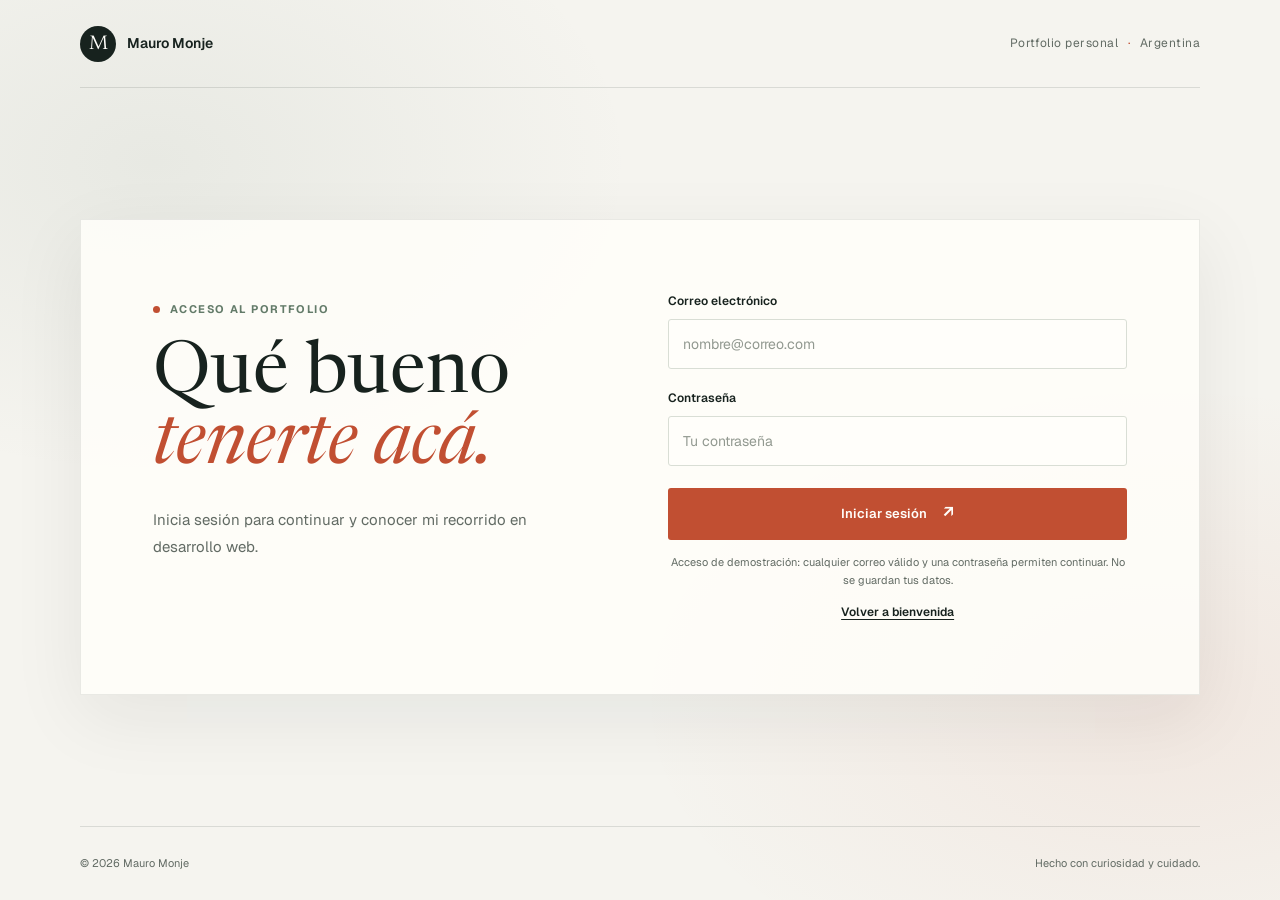
==== index.html @ 8994351b "portfolio" ====
<!doctype html>
<html lang="es">
<head>
	<meta charset="utf-8">
	<meta name="viewport" content="width=device-width, initial-scale=1">
	<meta name="description" content="Inicia sesión para acceder al portfolio de Mauro Monje.">
	<meta name="theme-color" content="#f5f4ef">
	<title>Iniciar sesión | Mauro Monje</title>
	<link rel="preconnect" href="https://fonts.googleapis.com">
	<link rel="preconnect" href="https://fonts.gstatic.com" crossorigin>
	<link href="https://fonts.googleapis.com/css2?family=Geist:wght@400;500;600;700&family=Newsreader:opsz,wght@6..72,400;6..72,500&display=swap" rel="stylesheet">
	<link rel="stylesheet" href="estilos.css">
</head>
<body class="pagina pagina-registro">
	<header class="encabezado">
		<a class="marca" href="bienvenida.html" aria-label="Mauro Monje, ir a bienvenida">
			<span class="marca-simbolo" aria-hidden="true">M</span>
			<span class="marca-texto">Mauro Monje</span>
		</a>
		<p class="encabezado-nota">Portfolio personal <span aria-hidden="true">·</span> Argentina</p>
	</header>

	<main class="contenido-principal">
		<section class="panel-registro" aria-labelledby="titulo-login">
			<div class="registro-intro">
				<p class="sobretitulo"><span class="punto-acento" aria-hidden="true"></span> Acceso al portfolio</p>
				<h1 id="titulo-login">Qué bueno <em>tenerte acá.</em></h1>
				<p class="texto-intro">Inicia sesión para continuar y conocer mi recorrido en desarrollo web.</p>
			</div>

			<form class="formulario" id="formulario-login" action="portfolio.html" method="post">
				<div class="campo">
					<label for="correo">Correo electrónico</label>
					<input id="correo" name="correo" type="email" autocomplete="username" placeholder="nombre@correo.com" required>
				</div>
				<div class="campo">
					<label for="contrasena">Contraseña</label>
					<input id="contrasena" name="contrasena" type="password" autocomplete="current-password" placeholder="Tu contraseña" required>
				</div>
				<button class="boton boton-principal" type="submit">Iniciar sesión <span aria-hidden="true">↗</span></button>
				<p class="nota-demo">Acceso de demostración: cualquier correo válido y una contraseña permiten continuar. No se guardan tus datos.</p>
				<p class="alternativa"><a href="bienvenida.html">Volver a bienvenida</a></p>
			</form>
		</section>
	</main>

	<footer class="pie-pagina">
		<p>© 2026 Mauro Monje</p>
		<p>Hecho con curiosidad y cuidado.</p>
	</footer>
	<script src="script.js" defer></script>
</body>
</html>
---- estilos.css ----
:root {
    color-scheme: light;
    --fondo: #f5f4ef;
    --superficie: #fffefa;
    --tinta: #17221e;
    --tinta-suave: #626b64;
    --linea: #d9ded5;
    --acento: #c14f32;
    --acento-oscuro: #913b27;
    --acento-claro: #f1ded5;
    --verde: #637b69;
    --fuente-cuerpo: "Geist", "Segoe UI", sans-serif;
    --fuente-titular: "Newsreader", Georgia, serif;
    --ancho-contenido: 1120px;
}

* {
    box-sizing: border-box;
}

html {
    min-width: 320px;
    background: var(--fondo);
}

body {
    min-height: 100vh;
    margin: 0;
    color: var(--tinta);
    font-family: var(--fuente-cuerpo);
    font-size: 16px;
    line-height: 1.6;
    background-color: var(--fondo);
    background-image: radial-gradient(ellipse at 12% 18%, rgb(99 123 105 / 9%), transparent 30%), radial-gradient(ellipse at 91% 78%, rgb(193 79 50 / 8%), transparent 32%);
}

a {
    color: inherit;
}

a:focus-visible,
button:focus-visible,
input:focus-visible {
    outline: 3px solid var(--acento);
    outline-offset: 3px;
}

.pagina {
    display: flex;
    min-height: 100vh;
    flex-direction: column;
}

.encabezado,
.pie-pagina {
    display: flex;
    width: min(var(--ancho-contenido), calc(100% - 64px));
    align-items: center;
    justify-content: space-between;
    margin-inline: auto;
}

.encabezado {
    min-height: 88px;
    border-bottom: 1px solid rgb(23 34 30 / 12%);
}

.marca {
    display: inline-flex;
    align-items: center;
    gap: 11px;
    text-decoration: none;
}

.marca-simbolo {
    display: grid;
    width: 36px;
    aspect-ratio: 1;
    place-items: center;
    border-radius: 50%;
    background: var(--tinta);
    color: var(--superficie);
    font-family: var(--fuente-titular);
    font-size: 20px;
}

.marca-texto {
    font-size: 14px;
    font-weight: 600;
}

.encabezado-nota,
.enlace-encabezado {
    margin: 0;
    color: var(--tinta-suave);
    font-size: 12px;
    letter-spacing: 0.04em;
}

.encabezado-nota span {
    padding-inline: 6px;
    color: var(--acento);
}

.enlace-encabezado {
    text-decoration-color: var(--linea);
    text-underline-offset: 5px;
    transition: color 160ms ease;
}

.enlace-encabezado:hover,
.alternativa a:hover {
    color: var(--acento-oscuro);
}

.contenido-principal {
    display: grid;
    width: min(var(--ancho-contenido), calc(100% - 64px));
    flex: 1;
    align-items: center;
    margin-inline: auto;
    padding-block: 64px;
}

.panel-registro {
    display: grid;
    grid-template-columns: 0.9fr 1fr;
    gap: clamp(48px, 8vw, 112px);
    align-items: start;
    padding: clamp(36px, 6vw, 72px);
    border: 1px solid rgb(23 34 30 / 9%);
    background: rgb(255 254 250 / 88%);
    box-shadow: 0 22px 70px rgb(23 34 30 / 7%);
}

.registro-intro {
    position: sticky;
    top: 48px;
    padding-top: 9px;
}

.sobretitulo {
    display: flex;
    align-items: center;
    gap: 10px;
    margin: 0 0 22px;
    color: var(--verde);
    font-size: 11px;
    font-weight: 700;
    letter-spacing: 0.13em;
    text-transform: uppercase;
}

.punto-acento {
    width: 7px;
    height: 7px;
    border-radius: 50%;
    background: var(--acento);
}

h1 {
    max-width: 520px;
    margin: 0;
    font-family: var(--fuente-titular);
    font-size: clamp(46px, 6vw, 72px);
    font-weight: 400;
    line-height: 0.99;
}

h1 em {
    color: var(--acento);
    font-weight: 400;
}

.texto-intro {
    max-width: 410px;
    margin: 23px 0 0;
    color: var(--tinta-suave);
    font-size: 15px;
    line-height: 1.8;
}

.formulario {
    display: flex;
    flex-direction: column;
    gap: 20px;
}

.campo {
    display: flex;
    min-width: 0;
    flex-direction: column;
    gap: 8px;
}

.campo label {
    color: var(--tinta);
    font-size: 12px;
    font-weight: 600;
}

.campo input {
    width: 100%;
    min-height: 50px;
    padding: 0 14px;
    border: 1px solid var(--linea);
    border-radius: 3px;
    background: var(--superficie);
    color: var(--tinta);
    font: inherit;
    font-size: 14px;
    transition: border-color 160ms ease, box-shadow 160ms ease;
}

.campo input::placeholder {
    color: #929990;
}

.campo input:focus {
    border-color: var(--verde);
    box-shadow: 0 0 0 3px rgb(99 123 105 / 12%);
}

.grupo-campos {
    display: grid;
    grid-template-columns: repeat(2, minmax(0, 1fr));
    gap: 16px;
}

.boton {
    display: inline-flex;
    min-height: 52px;
    align-items: center;
    justify-content: center;
    gap: 16px;
    padding: 0 22px;
    border: 0;
    border-radius: 3px;
    font: inherit;
    font-size: 13px;
    font-weight: 600;
    text-decoration: none;
    transition: background-color 160ms ease, transform 160ms ease;
}

.boton-principal {
    margin-top: 2px;
    background: var(--acento);
    color: #fffefa;
    cursor: pointer;
}

.boton-principal:hover {
    transform: translateY(-2px);
    background: var(--acento-oscuro);
}

.boton-principal span {
    font-size: 17px;
}

.alternativa {
    margin: -6px 0 0;
    color: var(--tinta-suave);
    font-size: 12px;
    text-align: center;
}

.alternativa a {
    color: var(--tinta);
    font-weight: 600;
    text-underline-offset: 3px;
    transition: color 160ms ease;
}

.pie-pagina {
    min-height: 74px;
    border-top: 1px solid rgb(23 34 30 / 12%);
    color: var(--tinta-suave);
    font-size: 11px;
}

.pie-pagina p {
    margin: 0;
}

.contenido-bienvenida {
    padding-block: 76px;
}

.bienvenida {
    display: grid;
    grid-template-columns: 1fr 0.88fr;
    gap: clamp(48px, 8vw, 112px);
    align-items: center;
}

.bienvenida-texto {
    padding-block: 24px;
}

.bienvenida-texto h1 {
    max-width: 550px;
    font-size: clamp(56px, 7vw, 88px);
}

.bienvenida-texto .texto-intro {
    max-width: 460px;
    font-size: 17px;
}

.bienvenida-detalle {
    margin: 30px 0 28px;
    color: var(--verde);
    font-family: var(--fuente-titular);
    font-size: 21px;
    font-style: italic;
}

.boton-enlace {
    width: fit-content;
}

.bienvenida-imagen {
    position: relative;
    margin: 0;
    padding: 0 0 24px 24px;
}

.bienvenida-imagen::before {
    position: absolute;
    z-index: -1;
    inset: 24px 0 0 0;
    border: 1px solid rgb(99 123 105 / 40%);
    content: "";
}

.bienvenida-imagen img {
    display: block;
    width: 100%;
    aspect-ratio: 4 / 5;
    object-fit: cover;
    background: var(--acento-claro);
}

.bienvenida-imagen figcaption {
    padding-top: 11px;
    color: var(--tinta-suave);
    font-size: 11px;
}

@media (max-width: 760px) {
    .encabezado,
    .pie-pagina,
    .contenido-principal {
        width: min(100% - 36px, var(--ancho-contenido));
    }

    .encabezado {
        min-height: 72px;
    }

    .contenido-principal {
        padding-block: 32px;
    }

    .panel-registro {
        grid-template-columns: 1fr;
        gap: 34px;
        padding: 30px 24px;
    }

    .registro-intro {
        position: static;
    }

    .registro-intro h1 {
        max-width: 450px;
        font-size: clamp(48px, 12vw, 64px);
    }

    .contenido-bienvenida {
        padding-block: 44px;
    }

    .bienvenida {
        grid-template-columns: 1fr;
        gap: 36px;
    }

    .bienvenida-texto {
        padding-block: 0;
    }

    .bienvenida-texto h1 {
        font-size: clamp(56px, 13vw, 76px);
    }

    .bienvenida-imagen {
        width: min(100%, 520px);
        margin-left: auto;
    }
}

@media (max-width: 480px) {
    .encabezado-nota {
        display: none;
    }

    .grupo-campos {
        grid-template-columns: 1fr;
    }

    .formulario {
        gap: 17px;
    }

    .pie-pagina {
        min-height: 68px;
        gap: 12px;
        font-size: 10px;
    }

    .pie-pagina p:last-child {
        text-align: right;
    }
}

@media (prefers-reduced-motion: reduce) {
    *,
    *::before,
    *::after {
        scroll-behavior: auto !important;
        transition-duration: 0.01ms !important;
    }
}

.nota-demo {
    margin: -6px 0 0;
    color: var(--tinta-suave);
    font-size: 11px;
    line-height: 1.6;
    text-align: center;
}

.pagina-portfolio {
    background: var(--fondo);
}

.encabezado-portfolio {
    position: sticky;
    z-index: 5;
    top: 0;
    width: 100%;
    min-height: 72px;
    padding-inline: max(32px, calc((100% - var(--ancho-contenido)) / 2));
    background: rgb(245 244 239 / 94%);
    backdrop-filter: blur(12px);
}

.navegacion-portfolio {
    display: flex;
    align-items: center;
    gap: 28px;
}

.navegacion-portfolio a,
.salir-portfolio {
    color: var(--tinta-suave);
    font-size: 11px;
    text-decoration: none;
    transition: color 160ms ease;
}

.navegacion-portfolio a:hover,
.salir-portfolio:hover {
    color: var(--acento-oscuro);
}

.salir-portfolio {
    text-decoration: underline;
    text-underline-offset: 4px;
}

.portfolio-contenido {
    width: min(100% - 64px, 960px);
    margin-inline: auto;
}

.portfolio-hero {
    padding-block: 90px 64px;
}

.portfolio-hero-encabezado h1 {
    max-width: none;
    font-size: 82px;
}

.portfolio-hero-encabezado h1 em {
    font-style: normal;
}

.portfolio-subtitulo {
    margin: 12px 0 0;
    color: var(--verde);
    font-family: var(--fuente-titular);
    font-size: 24px;
}

.portfolio-resumen {
    display: flex;
    align-items: center;
    justify-content: space-between;
    gap: 36px;
    margin-top: 36px;
    padding: 26px 30px;
    border: 1px solid rgb(23 34 30 / 9%);
    background: var(--superficie);
}

.portfolio-resumen p {
    max-width: 620px;
    margin: 0;
    color: var(--tinta-suave);
    font-size: 15px;
}

.boton-oscuro {
    flex: 0 0 auto;
    background: var(--tinta);
    color: var(--superficie);
}

.boton-oscuro:hover {
    background: var(--verde);
}

.portfolio-seccion {
    padding-block: 56px;
    border-top: 1px solid rgb(23 34 30 / 14%);
    scroll-margin-top: 90px;
}

.seccion-encabezado {
    margin-bottom: 26px;
}

.seccion-numero {
    margin: 0 0 7px;
    color: var(--verde);
    font-size: 10px;
    font-weight: 700;
    letter-spacing: 0.12em;
    text-transform: uppercase;
}

.seccion-encabezado h2 {
    margin: 0;
    font-family: var(--fuente-titular);
    font-size: 36px;
    font-weight: 400;
    line-height: 1.15;
}

.perfil-contenido {
    display: grid;
    grid-template-columns: 0.72fr 1.28fr;
    gap: 56px;
    padding: 32px;
    background: rgb(255 254 250 / 78%);
}

.perfil-datos {
    display: flex;
    flex-direction: column;
    gap: 20px;
    margin: 0;
}

.perfil-datos dt {
    color: var(--tinta-suave);
    font-size: 10px;
    letter-spacing: 0.08em;
    text-transform: uppercase;
}

.perfil-datos dd {
    margin: 3px 0 0;
    font-size: 13px;
    font-weight: 600;
}

.perfil-biografia p {
    margin: 0 0 16px;
    color: var(--tinta-suave);
    font-size: 14px;
    line-height: 1.8;
}

.perfil-imagen {
    margin: 24px 0 0;
}

.perfil-imagen img {
    display: block;
    width: 100%;
    max-height: 250px;
    object-fit: cover;
}

.perfil-imagen figcaption,
.formacion-imagen figcaption {
    padding-top: 8px;
    color: var(--tinta-suave);
    font-size: 10px;
}

.lista-habilidades {
    margin: 0;
    padding: 0;
    border-top: 1px solid var(--linea);
    list-style: none;
}

.habilidad {
    display: grid;
    grid-template-columns: 48px 1fr auto;
    gap: 22px;
    align-items: start;
    padding: 24px 4px;
    border-bottom: 1px solid var(--linea);
}

.habilidad-numero {
    color: var(--acento);
    font-family: var(--fuente-titular);
    font-size: 20px;
}

.habilidad h3,
.formacion-contenido h3 {
    margin: 0 0 5px;
    font-family: var(--fuente-titular);
    font-size: 23px;
    font-weight: 400;
}

.habilidad p,
.formacion-contenido p {
    margin: 0;
    color: var(--tinta-suave);
    font-size: 13px;
    line-height: 1.7;
}

.habilidad-nivel {
    padding: 4px 9px;
    background: var(--acento-claro);
    color: var(--acento-oscuro);
    font-size: 10px;
    white-space: nowrap;
}

.formacion-contenido {
    display: grid;
    grid-template-columns: 1fr 210px;
    gap: 28px;
    padding: 28px;
    background: var(--superficie);
}

.estado-formacion {
    display: flex;
    align-items: center;
    gap: 8px;
    margin-bottom: 15px !important;
    color: var(--verde) !important;
    font-size: 10px !important;
    font-weight: 600;
    text-transform: uppercase;
}

.estado-formacion span {
    width: 7px;
    height: 7px;
    border-radius: 50%;
    background: var(--verde);
}

.formacion-contenido .formacion-bajada {
    margin-bottom: 16px;
    color: var(--verde);
    font-size: 13px;
}

.formacion-imagen {
    margin: 0;
}

.formacion-imagen img {
    display: block;
    width: 100%;
    aspect-ratio: 4 / 3;
    object-fit: cover;
}

.formacion-pie {
    display: flex;
    grid-column: 1 / -1;
    justify-content: space-between;
    padding-top: 14px;
    border-top: 1px solid var(--linea);
    color: var(--tinta-suave);
    font-size: 11px;
}

.seccion-contacto {
    padding-bottom: 72px;
}

.contacto-contenido {
    display: grid;
    grid-template-columns: 0.9fr 1.1fr;
    gap: 40px;
    padding: 32px;
    background: var(--tinta);
    color: var(--superficie);
}

.contacto-contenido h3 {
    margin: 0 0 9px;
    font-family: var(--fuente-titular);
    font-size: 26px;
    font-weight: 400;
}

.contacto-contenido p {
    margin: 0;
    color: #c5cec6;
    font-size: 12px;
}

.contacto-enlaces {
    display: flex;
    flex-direction: column;
    gap: 10px;
    font-style: normal;
}

.contacto-enlaces a {
    display: grid;
    grid-template-columns: 1fr auto;
    gap: 2px 12px;
    padding: 12px 14px;
    background: #27352f;
    text-decoration: none;
}

.contacto-enlaces a > span:first-child {
    color: #bdc9be;
    font-size: 9px;
    letter-spacing: 0.08em;
    text-transform: uppercase;
}

.contacto-enlaces strong {
    font-size: 12px;
    font-weight: 500;
}

.contacto-enlaces a > span:last-child {
    grid-column: 2;
    grid-row: 1 / 3;
    align-self: center;
    color: #e88c6c;
}

.pie-portfolio {
    width: 100%;
    padding-inline: max(32px, calc((100% - var(--ancho-contenido)) / 2));
    background: var(--superficie);
}

@media (max-width: 760px) {
    .encabezado-portfolio {
        width: 100%;
        padding-inline: 18px;
    }

    .navegacion-portfolio {
        gap: 14px;
        overflow-x: auto;
        padding-inline: 8px;
    }

    .navegacion-portfolio a {
        white-space: nowrap;
    }

    .portfolio-contenido {
        width: min(100% - 36px, 960px);
    }

    .portfolio-hero {
        padding-block: 60px 42px;
    }

    .portfolio-hero-encabezado h1 {
        font-size: 64px;
    }

    .portfolio-resumen,
    .perfil-contenido,
    .contacto-contenido {
        grid-template-columns: 1fr;
    }

    .portfolio-resumen {
        align-items: flex-start;
        flex-direction: column;
        gap: 20px;
    }

    .perfil-contenido {
        gap: 32px;
        padding: 24px;
    }

    .formacion-contenido {
        grid-template-columns: 1fr 160px;
    }

    .contacto-contenido {
        gap: 24px;
        padding: 24px;
    }

    .pie-portfolio {
        width: 100%;
        padding-inline: 18px;
    }
}

@media (max-width: 480px) {
    .encabezado-portfolio {
        flex-wrap: wrap;
        gap: 0 12px;
        padding-block: 10px;
    }

    .navegacion-portfolio {
        order: 3;
        width: 100%;
        justify-content: space-between;
        padding: 8px 0 0;
    }

    .navegacion-portfolio a {
        font-size: 10px;
    }

    .portfolio-contenido {
        width: min(100% - 36px, 960px);
    }

    .portfolio-hero-encabezado h1 {
        font-size: 54px;
    }

    .portfolio-subtitulo {
        font-size: 19px;
    }

    .portfolio-resumen {
        padding: 22px;
    }

    .portfolio-seccion {
        padding-block: 42px;
    }

    .seccion-encabezado h2 {
        font-size: 31px;
    }

    .habilidad {
        grid-template-columns: 32px 1fr;
        gap: 12px;
    }

    .habilidad-nivel {
        grid-column: 2;
        justify-self: start;
    }

    .formacion-contenido {
        grid-template-columns: 1fr;
        padding: 22px;
    }

    .formacion-imagen {
        max-width: 260px;
    }

    .formacion-pie {
        gap: 14px;
        font-size: 10px;
    }

    .contacto-contenido {
        padding: 22px;
    }
}
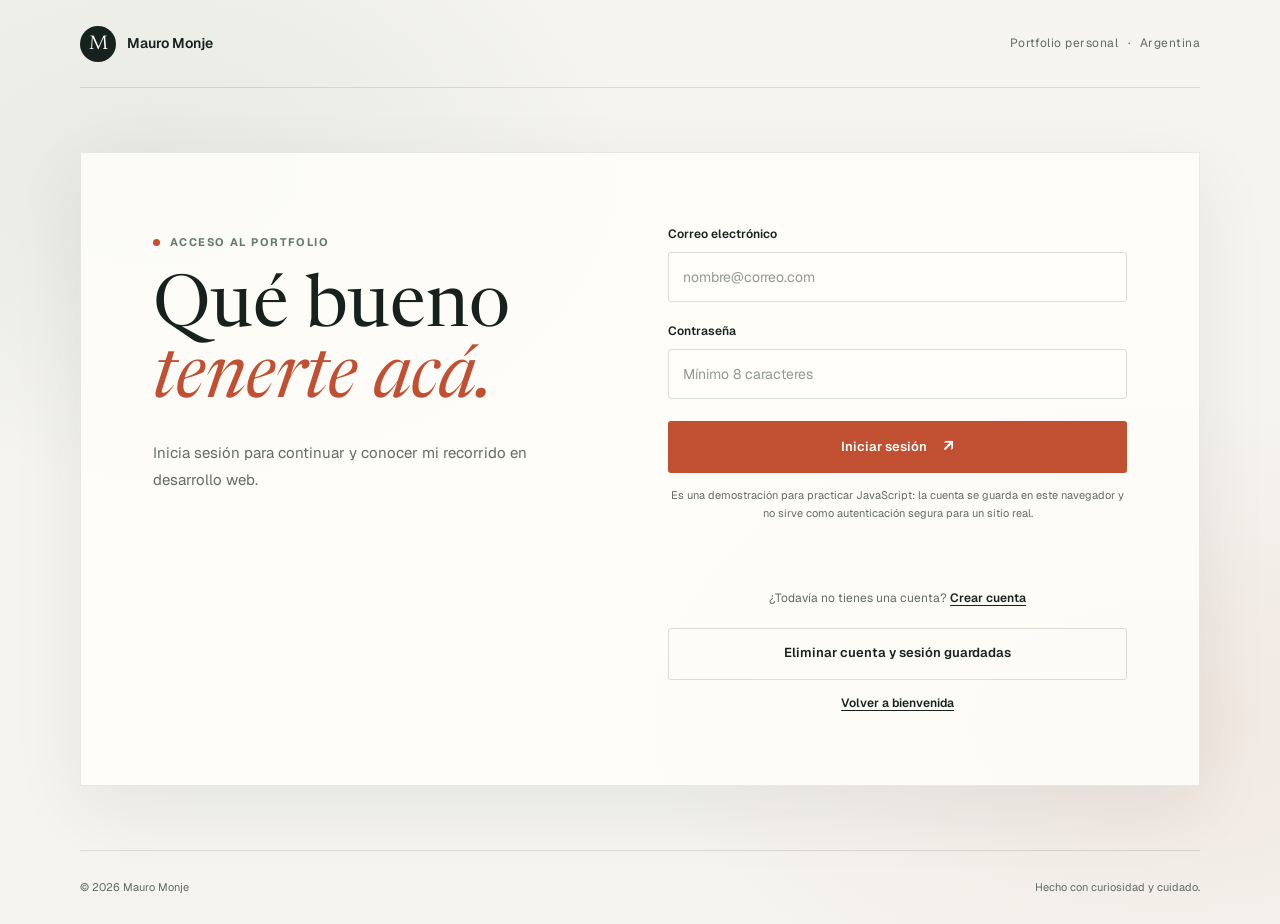
==== commit ebec3ff9: "loginjs" ====
--- a/index.html
+++ b/index.html
@@ -28,17 +28,20 @@
 				<p class="texto-intro">Inicia sesión para continuar y conocer mi recorrido en desarrollo web.</p>
 			</div>
 
-			<form class="formulario" id="formulario-login" action="portfolio.html" method="post">
+			<form class="formulario" id="formulario-login">
 				<div class="campo">
 					<label for="correo">Correo electrónico</label>
 					<input id="correo" name="correo" type="email" autocomplete="username" placeholder="nombre@correo.com" required>
 				</div>
 				<div class="campo">
 					<label for="contrasena">Contraseña</label>
-					<input id="contrasena" name="contrasena" type="password" autocomplete="current-password" placeholder="Tu contraseña" required>
+					<input id="contrasena" name="contrasena" type="password" autocomplete="current-password" placeholder="Mínimo 8 caracteres" minlength="8" required>
 				</div>
-				<button class="boton boton-principal" type="submit">Iniciar sesión <span aria-hidden="true">↗</span></button>
-				<p class="nota-demo">Acceso de demostración: cualquier correo válido y una contraseña permiten continuar. No se guardan tus datos.</p>
+				<button class="boton boton-principal" id="boton-enviar" type="submit">Iniciar sesión <span aria-hidden="true">↗</span></button>
+				<p class="nota-demo">Es una demostración para practicar JavaScript: la cuenta se guarda en este navegador y no sirve como autenticación segura para un sitio real.</p>
+				<p id="mensaje-login" role="status" aria-live="polite"></p>
+				<p class="alternativa"><span id="texto-alternativa">¿Todavía no tienes una cuenta?</span> <button class="boton-texto" id="alternar-modo" type="button">Crear cuenta</button></p>
+				<button class="boton boton-secundario" id="borrar-datos" type="button" hidden>Eliminar cuenta y sesión guardadas</button>
 				<p class="alternativa"><a href="bienvenida.html">Volver a bienvenida</a></p>
 			</form>
 		</section>
--- a/estilos.css
+++ b/estilos.css
@@ -273,6 +273,25 @@
     transition: color 160ms ease;
 }
 
+.boton-texto {
+    padding: 0;
+    border: 0;
+    background: transparent;
+    color: var(--tinta);
+    font: inherit;
+    font-weight: 600;
+    text-decoration: underline;
+    text-underline-offset: 3px;
+    cursor: pointer;
+}
+
+.boton-secundario {
+    border: 1px solid var(--linea);
+    background: transparent;
+    color: var(--tinta);
+    cursor: pointer;
+}
+
 .pie-pagina {
     min-height: 74px;
     border-top: 1px solid rgb(23 34 30 / 12%);
